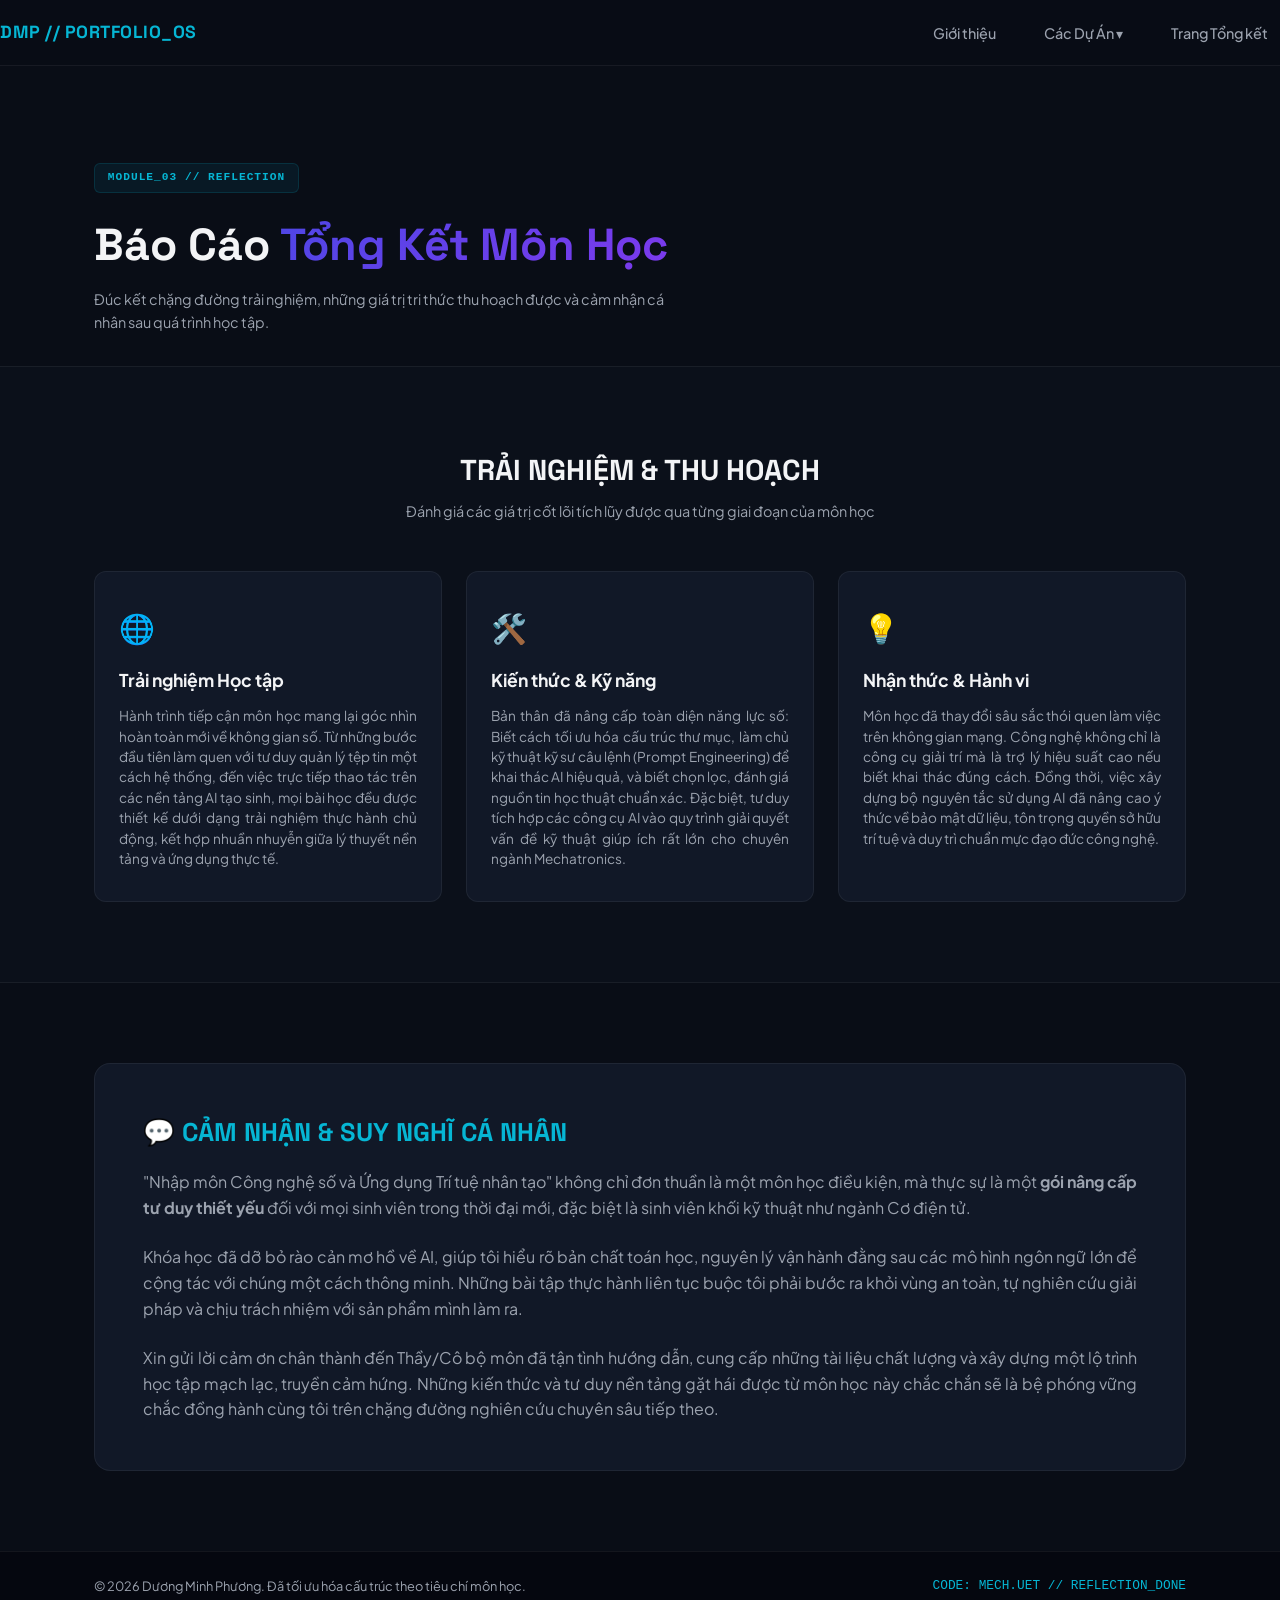
==== reflection.html @ 1ba87aa5 "v1" ====
<!DOCTYPE html>
<html lang="vi">
<head>
    <meta charset="UTF-8">
    <meta name="viewport" content="width=device-width, initial-scale=1.0">
    <title>Tổng Kết | Personal Portfolio</title>
    <link rel="stylesheet" href="assets/css/style.css">
    <link rel="preconnect" href="https://fonts.googleapis.com">
    <link rel="preconnect" href="https://fonts.gstatic.com" crossorigin>
    <link href="https://fonts.googleapis.com/css2?family=Plus+Jakarta+Sans:wght@400;500;600;700;800&family=Space+Grotesk:wght@500;700&display=swap" rel="stylesheet">
</head>
<body>

    <header class="navbar">
        <div class="nav-container">
            <div class="nav-logo">DMP // PORTFOLIO_OS</div>
            <nav>
                <ul class="nav-links">
                    <li><a href="index.html">Giới thiệu</a></li>
                    
                    <li class="dropdown">
                        <a href="#" class="dropdown-toggle">Các Dự Án ▾</a>
                        <ul class="dropdown-menu">
                            <li><a href="projects/bai1.html">Bài 1: Thao tác tệp tin</a></li>
                            <li><a href="projects/bai2.html">Bài 2: Tìm kiếm học thuật</a></li>
                            <li><a href="projects/bai3.html">Bài 3: Kỹ thuật Prompt</a></li>
                            <li><a href="projects/bai4.html">Bài 4: Hợp tác trực tuyến</a></li>
                            <li><a href="projects/bai5.html">Bài 5: AI sáng tạo nội dung</a></li>
                            <li><a href="projects/bai6.html">Bài 6: AI có trách nhiệm</a></li>
                        </ul>
                    </li>
                    
                    <li><a href="reflection.html">Trang Tổng kết</a></li>
                </ul>
            </nav>
        </div>
    </header>

    <main class="main-wrapper">
        <section class="hero-section fade-in" style="padding-bottom: 2rem;">
            <div class="container">
                <span class="badge">MODULE_03 // REFLECTION</span>
                <h1 style="font-family: 'Space Grotesk', sans-serif; font-size: 2.8rem; margin-bottom: 0.5rem;">
                    Báo Cáo <span class="gradient-text">Tổng Kết Môn Học</span>
                </h1>
                <p class="subtitle" style="max-width: 600px;">Đúc kết chặng đường trải nghiệm, những giá trị tri thức thu hoạch được và cảm nhận cá nhân sau quá trình học tập.</p>
            </div>
        </section>

        <section class="features-section">
            <div class="container">
                <div class="section-header fade-in">
                    <h2>TRẢI NGHIỆM & THU HOẠCH</h2>
                    <p class="subtitle">Đánh giá các giá trị cốt lõi tích lũy được qua từng giai đoạn của môn học</p>
                </div>
                <div class="features-grid">
                    
                    <div class="feature-card fade-in">
                        <div class="feature-icon">🌐</div>
                        <h3>Trải nghiệm Học tập</h3>
                        <p>Hành trình tiếp cận môn học mang lại góc nhìn hoàn toàn mới về không gian số. Từ những bước đầu tiên làm quen với tư duy quản lý tệp tin một cách hệ thống, đến việc trực tiếp thao tác trên các nền tảng AI tạo sinh, mọi bài học đều được thiết kế dưới dạng trải nghiệm thực hành chủ động, kết hợp nhuần nhuyễn giữa lý thuyết nền tảng và ứng dụng thực tế.</p>
                    </div>

                    <div class="feature-card fade-in">
                        <div class="feature-icon">🛠️</div>
                        <h3>Kiến thức & Kỹ năng</h3>
                        <p>Bản thân đã nâng cấp toàn diện năng lực số: Biết cách tối ưu hóa cấu trúc thư mục, làm chủ kỹ thuật kỹ sư câu lệnh (Prompt Engineering) để khai thác AI hiệu quả, và biết chọn lọc, đánh giá nguồn tin học thuật chuẩn xác. Đặc biệt, tư duy tích hợp các công cụ AI vào quy trình giải quyết vấn đề kỹ thuật giúp ích rất lớn cho chuyên ngành Mechatronics.</p>
                    </div>

                    <div class="feature-card fade-in">
                        <div class="feature-icon">💡</div>
                        <h3>Nhận thức & Hành vi</h3>
                        <p>Môn học đã thay đổi sâu sắc thói quen làm việc trên không gian mạng. Công nghệ không chỉ là công cụ giải trí mà là trợ lý hiệu suất cao nếu biết khai thác đúng cách. Đồng thời, việc xây dựng bộ nguyên tắc sử dụng AI đã nâng cao ý thức về bảo mật dữ liệu, tôn trọng quyền sở hữu trí tuệ và duy trì chuẩn mực đạo đức công nghệ.</p>
                    </div>

                </div>
            </div>
        </section>

        <section class="ecosystem-section fade-in">
            <div class="container">
                <div class="ecosystem-box" style="background: var(--bg-surface); max-width: 1140px;">
                    <h2>💬 CẢM NHẬN & SUY NGHĨ CÁ NHÂN</h2>
                    <p class="accent-text" style="color: var(--text-gray); font-weight: 400; text-align: justify; margin-bottom: 1.5rem;">
                        "Nhập môn Công nghệ số và Ứng dụng Trí tuệ nhân tạo" không chỉ đơn thuần là một môn học điều kiện, mà thực sự là một <strong>gói nâng cấp tư duy thiết yếu</strong> đối với mọi sinh viên trong thời đại mới, đặc biệt là sinh viên khối kỹ thuật như ngành Cơ điện tử.
                    </p>
                    <p class="accent-text" style="color: var(--text-gray); font-weight: 400; text-align: justify; margin-bottom: 1.5rem;">
                        Khóa học đã dỡ bỏ rào cản mơ hồ về AI, giúp tôi hiểu rõ bản chất toán học, nguyên lý vận hành đằng sau các mô hình ngôn ngữ lớn để cộng tác với chúng một cách thông minh. Những bài tập thực hành liên tục buộc tôi phải bước ra khỏi vùng an toàn, tự nghiên cứu giải pháp và chịu trách nhiệm với sản phẩm mình làm ra.
                    </p>
                    <p class="accent-text" style="color: var(--text-gray); font-weight: 400; text-align: justify; margin-bottom: 0;">
                        Xin gửi lời cảm ơn chân thành đến Thầy/Cô bộ môn đã tận tình hướng dẫn, cung cấp những tài liệu chất lượng và xây dựng một lộ trình học tập mạch lạc, truyền cảm hứng. Những kiến thức và tư duy nền tảng gặt hái được từ môn học này chắc chắn sẽ là bệ phóng vững chắc đồng hành cùng tôi trên chặng đường nghiên cứu chuyên sâu tiếp theo.
                    </p>
                </div>
            </div>
        </section>
    </main>

    <footer class="product-footer">
        <div class="container footer-content">
            <p>© 2026 Dương Minh Phương. Đã tối ưu hóa cấu trúc theo tiêu chí môn học.</p>
            <p class="serial">CODE: MECH.UET // REFLECTION_DONE</p>
        </div>
    </footer>

    <script src="assets/js/script.js"></script>
</body>
</html>
---- assets/css/style.css ----
:root {
    --bg-dark: #090d16;
    --bg-surface: #111827;
    --primary: #4f46e5;
    --primary-gradient: linear-gradient(135deg, #4f46e5 0%, #7c3aed 100%);
    --accent: #06b6d4;
    --text-white: #f3f4f6;
    --text-gray: #9ca3af;
    --border: rgba(255, 255, 255, 0.06);
}

* {
    margin: 0;
    padding: 0;
    box-sizing: border-box;
}

body {
    font-family: 'Plus Jakarta Sans', sans-serif;
    background-color: var(--bg-dark);
    color: var(--text-white);
    line-height: 1.6;
    overflow-x: hidden;
}

.container {
    max-width: 1140px;
    margin: 0 auto;
    padding: 0 1.5rem;
}

/* NAVBAR CỐ ĐỊNH */
.navbar {
    position: fixed;
    top: 0;
    left: 0;
    width: 100%;
    background-color: rgba(9, 13, 22, 0.8);
    backdrop-filter: blur(12px);
    border-bottom: 1px solid var(--border);
    z-index: 1000;
}

.nav-container {
    display: flex;
    justify-content: space-between;
    align-items: center;
    height: 65px;
}

.nav-logo {
    font-family: 'Space Grotesk', sans-serif;
    font-weight: 700;
    font-size: 1.1rem;
    color: var(--accent);
    letter-spacing: 0.5px;
}

.nav-links {
    display: flex;
    list-style: none;
    gap: 1.5rem;
}

.nav-links a {
    color: var(--text-gray);
    text-decoration: none;
    font-weight: 500;
    font-size: 0.9rem;
    padding: 0.5rem 0.75rem;
    transition: color 0.25s ease;
}

.nav-links a:hover, .nav-links a.active {
    color: var(--text-white);
    border-bottom: 2px solid var(--accent);
}

/* MAIN WRAPPER */
.main-wrapper {
    padding-top: 65px;
}

/* SECTION 1: HERO */
.hero-section {
    padding: 6rem 0;
}

.hero-grid {
    display: grid;
    grid-template-columns: 1.1fr 0.9fr;
    gap: 3rem;
    align-items: center;
}

.badge {
    display: inline-block;
    background: rgba(6, 182, 212, 0.08);
    color: var(--accent);
    padding: 0.3rem 0.8rem;
    border-radius: 6px;
    font-size: 0.7rem;
    font-family: monospace;
    font-weight: 700;
    letter-spacing: 1px;
    margin-bottom: 1rem;
    border: 1px solid rgba(6, 182, 212, 0.15);
}

.hero-text h1 {
    font-family: 'Space Grotesk', sans-serif;
    font-size: 2.8rem;
    line-height: 1.2;
    font-weight: 700;
    margin-bottom: 1.2rem;
}

.gradient-text {
    background: var(--primary-gradient);
    -webkit-background-clip: text;
    -webkit-text-fill-color: transparent;
}

.intro-box {
    margin-bottom: 2rem;
}

.hero-desc {
    color: var(--text-gray);
    font-size: 0.95rem;
    margin-bottom: 1rem;
    text-align: justify;
}

/* HIỆU ỨNG CHO NÚT BẤM (BUTTON) */
.btn {
    display: inline-block;
    padding: 0.75rem 1.5rem;
    border-radius: 6px;
    font-weight: 600;
    text-decoration: none;
    font-size: 0.9rem;
    transition: all 0.3s cubic-bezier(0.4, 0, 0.2, 1);
}

.btn-primary {
    background: var(--primary-gradient);
    color: var(--text-white);
    box-shadow: 0 4px 14px rgba(79, 70, 229, 0.2);
}

.btn-primary:hover {
    transform: translateY(-2px);
    box-shadow: 0 6px 20px rgba(79, 70, 229, 0.4);
    filter: brightness(1.1);
}

/* KHUNG ẢNH SẢN PHẨM PHÁT SÁNG */
.product-frame {
    position: relative;
    background: var(--bg-surface);
    border: 1px solid var(--border);
    padding: 0.75rem;
    border-radius: 16px;
    box-shadow: 0 10px 30px rgba(0,0,0,0.3);
    transition: border-color 0.4s ease, box-shadow 0.4s ease;
}

.product-frame:hover {
    border-color: rgba(6, 182, 212, 0.4);
    box-shadow: 0 0 25px rgba(6, 182, 212, 0.15);
}

.product-img {
    width: 100%;
    border-radius: 10px;
    display: block;
    filter: saturate(90%);
}

.spec-tag {
    position: absolute;
    bottom: 20px;
    left: 20px;
    background: rgba(0, 0, 0, 0.75);
    backdrop-filter: blur(4px);
    font-family: monospace;
    font-size: 0.75rem;
    padding: 4px 10px;
    border: 1px solid var(--accent);
    color: var(--accent);
    border-radius: 4px;
}

/* SECTION 2: ĐỊNH HƯỚNG CÁ NHÂN */
.features-section {
    padding: 5rem 0;
    background: rgba(17, 24, 39, 0.3);
    border-top: 1px solid var(--border);
    border-bottom: 1px solid var(--border);
}

.section-header {
    text-align: center;
    margin-bottom: 3rem;
}

.section-header h2 {
    font-family: 'Space Grotesk', sans-serif;
    font-size: 1.8rem;
    margin-bottom: 0.4rem;
}

.subtitle {
    color: var(--text-gray);
    font-size: 0.9rem;
}

.features-grid {
    display: grid;
    grid-template-columns: repeat(3, 1fr);
    gap: 1.5rem;
}

/* HIỆU ỨNG DI CHUỘT LÊN CÁC THẺ CARD */
.feature-card {
    background: var(--bg-surface);
    border: 1px solid var(--border);
    padding: 2rem 1.5rem;
    border-radius: 12px;
    transition: transform 0.3s cubic-bezier(0.4, 0, 0.2, 1), border-color 0.3s ease;
}

.feature-card:hover {
    transform: translateY(-4px);
    border-color: var(--primary);
}

.feature-icon {
    font-size: 1.8rem;
    margin-bottom: 1rem;
}

.feature-card h3 {
    font-size: 1.1rem;
    margin-bottom: 0.75rem;
    color: var(--text-white);
}

.feature-card p {
    color: var(--text-gray);
    font-size: 0.85rem;
    line-height: 1.5;
    text-align: justify;
}

/* SECTION 3: MỤC TIÊU PORTFOLIO */
.ecosystem-section {
    padding: 5rem 0;
}

.ecosystem-box {
    background: linear-gradient(135deg, #111827 0%, #090d16 100%);
    border: 1px solid var(--border);
    border-radius: 16px;
    padding: 3rem;
    max-width: 900px;
    margin: 0 auto;
}

.ecosystem-box h2 {
    font-family: 'Space Grotesk', sans-serif;
    font-size: 1.6rem;
    margin-bottom: 1rem;
    color: var(--accent);
}

.accent-text {
    color: var(--text-white);
    font-weight: 500;
    margin-bottom: 1.2rem;
}

.eco-list {
    list-style: none;
}

.eco-list li {
    position: relative;
    padding-left: 1.5rem;
    margin-bottom: 0.8rem;
    font-size: 0.9rem;
    color: var(--text-gray);
}

.eco-list li::before {
    content: "▹";
    position: absolute;
    left: 0;
    color: var(--accent);
    font-weight: bold;
}

.eco-list li strong {
    color: var(--text-white);
}

/* FOOTER */
.product-footer {
    border-top: 1px solid var(--border);
    padding: 1.5rem 0;
    background: #05070f;
    color: var(--text-gray);
    font-size: 0.8rem;
}

.footer-content {
    display: flex;
    justify-content: space-between;
}

.serial {
    font-family: monospace;
    color: var(--accent);
}

/* HIỆU ỨNG TRƯỢT XUẤT HIỆN KHI TẢI TRANG (FADE-IN EFFECT) */
.fade-in {
    opacity: 0;
    transform: translateY(15px);
    animation: fadeInUp 0.8s cubic-bezier(0.4, 0, 0.2, 1) forwards;
}

@keyframes fadeInUp {
    to {
        opacity: 1;
        transform: translateY(0);
    }
}

/* Tối ưu thời gian chuyển động trễ (delay) cho từng cấu thành để tạo nhịp điệu mượt mà */
.features-grid .feature-card:nth-child(1) { animation-delay: 0.1s; }
.features-grid .feature-card:nth-child(2) { animation-delay: 0.2s; }
.features-grid .feature-card:nth-child(3) { animation-delay: 0.3s; }

/* RESPONSIVE */
@media (max-width: 768px) {
    .hero-grid, .features-grid {
        grid-template-columns: 1fr;
        gap: 2rem;
    }
    .hero-text { text-align: center; }
    .hero-btns { justify-content: center; }
    .footer-content { flex-direction: column; align-items: center; gap: 0.5rem; }
}

/* ==========================================
   CẤU HÌNH HIỆU ỨNG MENU THẢ XUỐNG (DROPDOWN)
   ========================================== */
.dropdown {
    position: relative;
}

.dropdown-menu {
    position: absolute;
    top: 100%;
    left: 50%;
    transform: translateX(-50%) translateY(10px);
    background-color: var(--bg-surface);
    border: 1px solid var(--border);
    border-radius: 8px;
    list-style: none;
    width: 240px;
    padding: 0.5rem 0;
    opacity: 0;
    pointer-events: none;
    transition: all 0.3s cubic-bezier(0.4, 0, 0.2, 1);
    box-shadow: 0 10px 25px rgba(0, 0, 0, 0.5);
}

.dropdown-menu li {
    width: 100%;
}

.dropdown-menu a {
    display: block;
    padding: 0.6rem 1.2rem;
    color: var(--text-gray);
    text-decoration: none;
    font-size: 0.85rem;
    border-bottom: none !important;
    transition: background 0.2s ease, color 0.2s ease;
}

.dropdown-menu a:hover {
    background-color: rgba(255, 255, 255, 0.03);
    color: var(--accent);
}

/* Kích hoạt hiển thị mượt mà khi di chuột qua mục Các Dự Án */
.dropdown:hover .dropdown-menu {
    opacity: 1;
    pointer-events: auto;
    transform: translateX(-50%) translateY(0);
}

.dropdown-toggle {
    cursor: default;
}
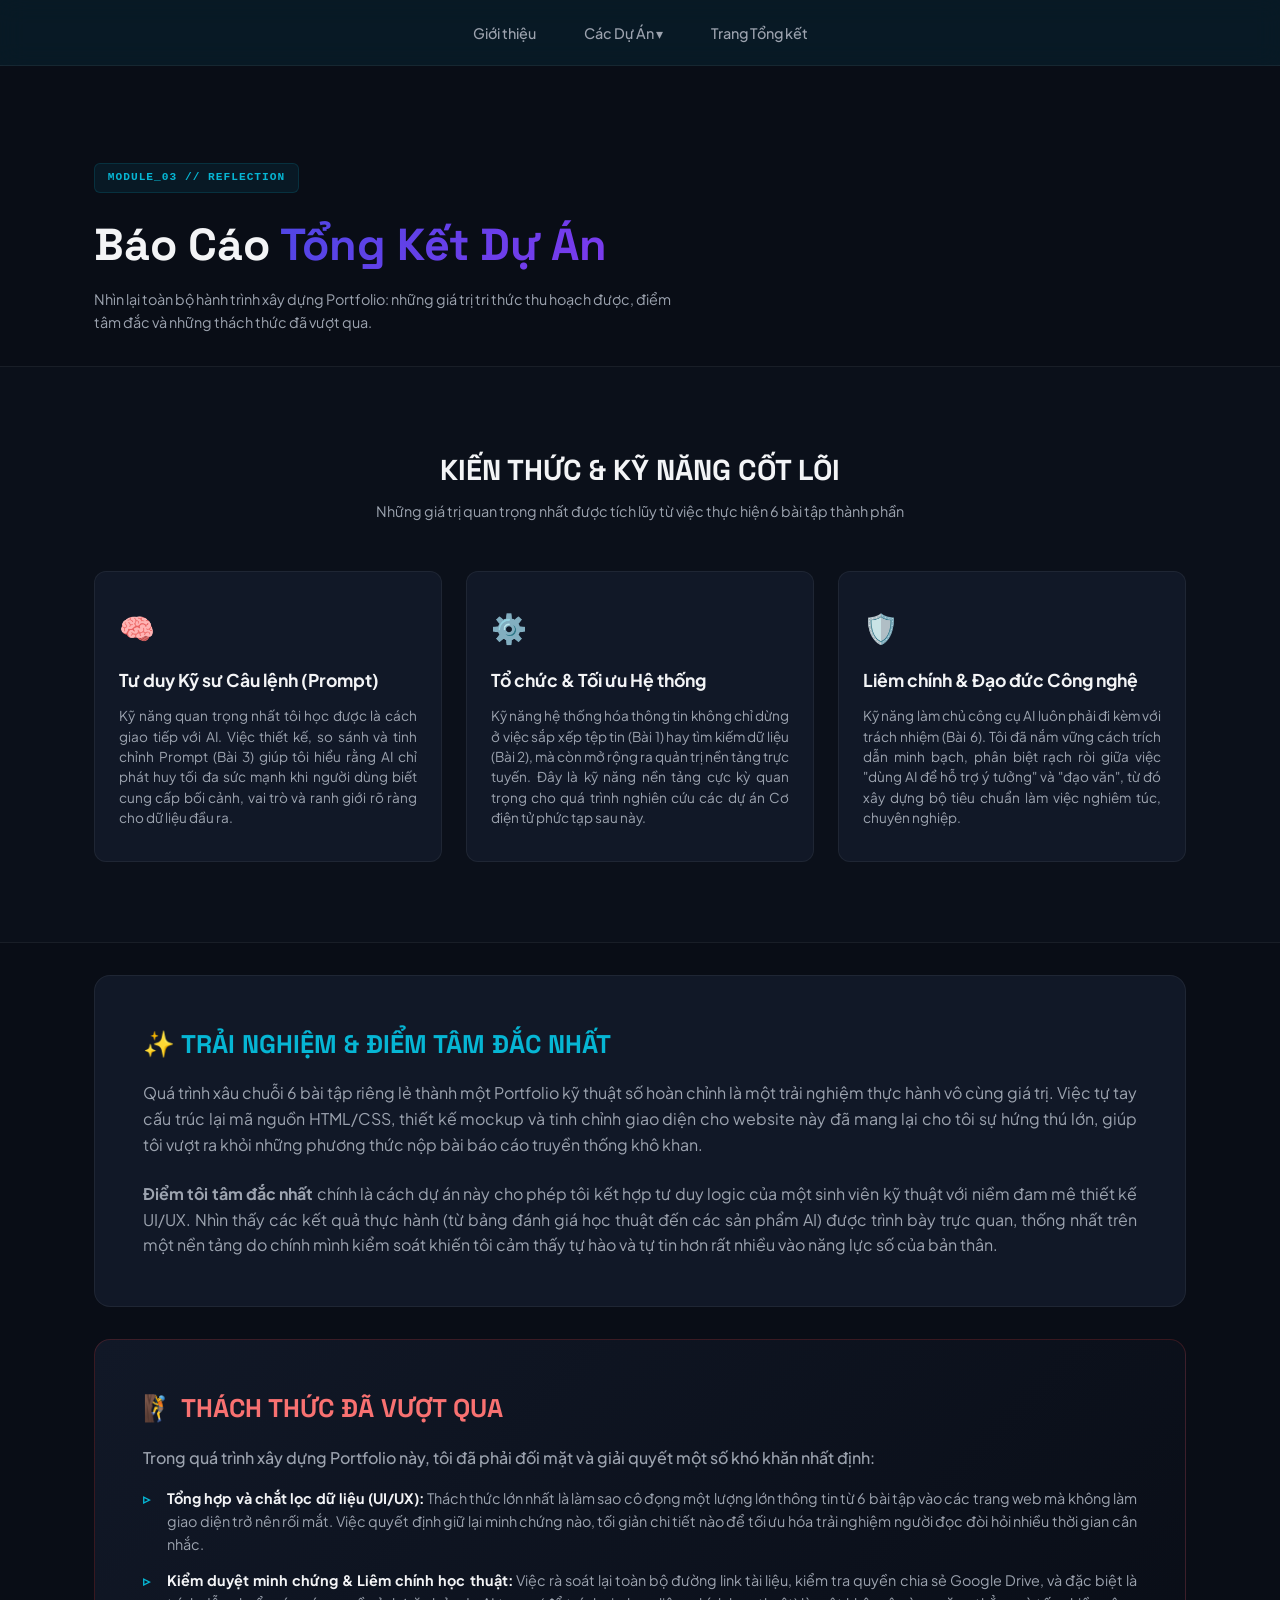
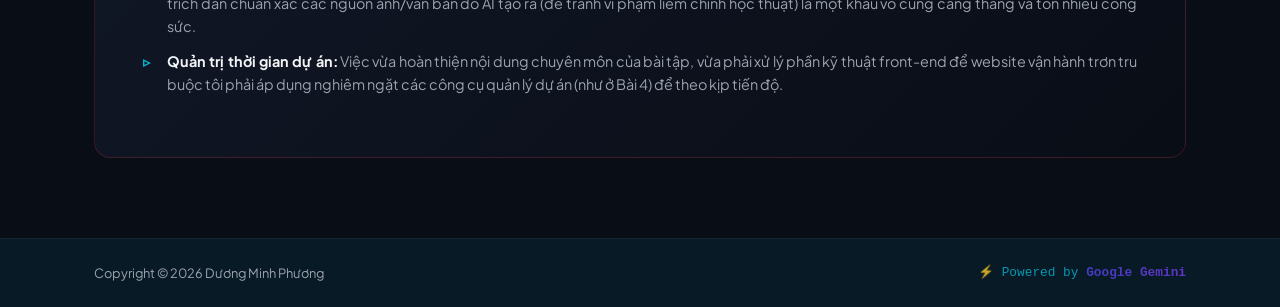
==== commit 9528f737: "final" ====
--- a/reflection.html
+++ b/reflection.html
@@ -10,10 +10,8 @@
     <link href="https://fonts.googleapis.com/css2?family=Plus+Jakarta+Sans:wght@400;500;600;700;800&family=Space+Grotesk:wght@500;700&display=swap" rel="stylesheet">
 </head>
 <body>
-
     <header class="navbar">
         <div class="nav-container">
-            <div class="nav-logo">DMP // PORTFOLIO_OS</div>
             <nav>
                 <ul class="nav-links">
                     <li><a href="index.html">Giới thiệu</a></li>
@@ -41,64 +39,75 @@
             <div class="container">
                 <span class="badge">MODULE_03 // REFLECTION</span>
                 <h1 style="font-family: 'Space Grotesk', sans-serif; font-size: 2.8rem; margin-bottom: 0.5rem;">
-                    Báo Cáo <span class="gradient-text">Tổng Kết Môn Học</span>
+                    Báo Cáo <span class="gradient-text">Tổng Kết Dự Án</span>
                 </h1>
-                <p class="subtitle" style="max-width: 600px;">Đúc kết chặng đường trải nghiệm, những giá trị tri thức thu hoạch được và cảm nhận cá nhân sau quá trình học tập.</p>
+                <p class="subtitle" style="max-width: 600px;">Nhìn lại toàn bộ hành trình xây dựng Portfolio: những giá trị tri thức thu hoạch được, điểm tâm đắc và những thách thức đã vượt qua.</p>
             </div>
         </section>
 
         <section class="features-section">
             <div class="container">
                 <div class="section-header fade-in">
-                    <h2>TRẢI NGHIỆM & THU HOẠCH</h2>
-                    <p class="subtitle">Đánh giá các giá trị cốt lõi tích lũy được qua từng giai đoạn của môn học</p>
+                    <h2>KIẾN THỨC & KỸ NĂNG CỐT LÕI</h2>
+                    <p class="subtitle">Những giá trị quan trọng nhất được tích lũy từ việc thực hiện 6 bài tập thành phần</p>
                 </div>
                 <div class="features-grid">
                     
                     <div class="feature-card fade-in">
-                        <div class="feature-icon">🌐</div>
-                        <h3>Trải nghiệm Học tập</h3>
-                        <p>Hành trình tiếp cận môn học mang lại góc nhìn hoàn toàn mới về không gian số. Từ những bước đầu tiên làm quen với tư duy quản lý tệp tin một cách hệ thống, đến việc trực tiếp thao tác trên các nền tảng AI tạo sinh, mọi bài học đều được thiết kế dưới dạng trải nghiệm thực hành chủ động, kết hợp nhuần nhuyễn giữa lý thuyết nền tảng và ứng dụng thực tế.</p>
+                        <div class="feature-icon">🧠</div>
+                        <h3>Tư duy Kỹ sư Câu lệnh (Prompt)</h3>
+                        <p>Kỹ năng quan trọng nhất tôi học được là cách giao tiếp với AI. Việc thiết kế, so sánh và tinh chỉnh Prompt (Bài 3) giúp tôi hiểu rằng AI chỉ phát huy tối đa sức mạnh khi người dùng biết cung cấp bối cảnh, vai trò và ranh giới rõ ràng cho dữ liệu đầu ra.</p>
                     </div>
 
                     <div class="feature-card fade-in">
-                        <div class="feature-icon">🛠️</div>
-                        <h3>Kiến thức & Kỹ năng</h3>
-                        <p>Bản thân đã nâng cấp toàn diện năng lực số: Biết cách tối ưu hóa cấu trúc thư mục, làm chủ kỹ thuật kỹ sư câu lệnh (Prompt Engineering) để khai thác AI hiệu quả, và biết chọn lọc, đánh giá nguồn tin học thuật chuẩn xác. Đặc biệt, tư duy tích hợp các công cụ AI vào quy trình giải quyết vấn đề kỹ thuật giúp ích rất lớn cho chuyên ngành Mechatronics.</p>
+                        <div class="feature-icon">⚙️</div>
+                        <h3>Tổ chức & Tối ưu Hệ thống</h3>
+                        <p>Kỹ năng hệ thống hóa thông tin không chỉ dừng ở việc sắp xếp tệp tin (Bài 1) hay tìm kiếm dữ liệu (Bài 2), mà còn mở rộng ra quản trị nền tảng trực tuyến. Đây là kỹ năng nền tảng cực kỳ quan trọng cho quá trình nghiên cứu các dự án Cơ điện tử phức tạp sau này.</p>
                     </div>
 
                     <div class="feature-card fade-in">
-                        <div class="feature-icon">💡</div>
-                        <h3>Nhận thức & Hành vi</h3>
-                        <p>Môn học đã thay đổi sâu sắc thói quen làm việc trên không gian mạng. Công nghệ không chỉ là công cụ giải trí mà là trợ lý hiệu suất cao nếu biết khai thác đúng cách. Đồng thời, việc xây dựng bộ nguyên tắc sử dụng AI đã nâng cao ý thức về bảo mật dữ liệu, tôn trọng quyền sở hữu trí tuệ và duy trì chuẩn mực đạo đức công nghệ.</p>
+                        <div class="feature-icon">🛡️</div>
+                        <h3>Liêm chính & Đạo đức Công nghệ</h3>
+                        <p>Kỹ năng làm chủ công cụ AI luôn phải đi kèm với trách nhiệm (Bài 6). Tôi đã nắm vững cách trích dẫn minh bạch, phân biệt rạch ròi giữa việc "dùng AI để hỗ trợ ý tưởng" và "đạo văn", từ đó xây dựng bộ tiêu chuẩn làm việc nghiêm túc, chuyên nghiệp.</p>
                     </div>
 
                 </div>
             </div>
         </section>
 
-        <section class="ecosystem-section fade-in">
+        <section class="ecosystem-section fade-in" style="padding-top: 2rem;">
             <div class="container">
-                <div class="ecosystem-box" style="background: var(--bg-surface); max-width: 1140px;">
-                    <h2>💬 CẢM NHẬN & SUY NGHĨ CÁ NHÂN</h2>
+                
+                <div class="ecosystem-box" style="background: var(--bg-surface); max-width: 1140px; margin-bottom: 2rem;">
+                    <h2>✨ TRẢI NGHIỆM & ĐIỂM TÂM ĐẮC NHẤT</h2>
                     <p class="accent-text" style="color: var(--text-gray); font-weight: 400; text-align: justify; margin-bottom: 1.5rem;">
-                        "Nhập môn Công nghệ số và Ứng dụng Trí tuệ nhân tạo" không chỉ đơn thuần là một môn học điều kiện, mà thực sự là một <strong>gói nâng cấp tư duy thiết yếu</strong> đối với mọi sinh viên trong thời đại mới, đặc biệt là sinh viên khối kỹ thuật như ngành Cơ điện tử.
-                    </p>
-                    <p class="accent-text" style="color: var(--text-gray); font-weight: 400; text-align: justify; margin-bottom: 1.5rem;">
-                        Khóa học đã dỡ bỏ rào cản mơ hồ về AI, giúp tôi hiểu rõ bản chất toán học, nguyên lý vận hành đằng sau các mô hình ngôn ngữ lớn để cộng tác với chúng một cách thông minh. Những bài tập thực hành liên tục buộc tôi phải bước ra khỏi vùng an toàn, tự nghiên cứu giải pháp và chịu trách nhiệm với sản phẩm mình làm ra.
+                        Quá trình xâu chuỗi 6 bài tập riêng lẻ thành một Portfolio kỹ thuật số hoàn chỉnh là một trải nghiệm thực hành vô cùng giá trị. Việc tự tay cấu trúc lại mã nguồn HTML/CSS, thiết kế mockup và tinh chỉnh giao diện cho website này đã mang lại cho tôi sự hứng thú lớn, giúp tôi vượt ra khỏi những phương thức nộp bài báo cáo truyền thống khô khan.
                     </p>
                     <p class="accent-text" style="color: var(--text-gray); font-weight: 400; text-align: justify; margin-bottom: 0;">
-                        Xin gửi lời cảm ơn chân thành đến Thầy/Cô bộ môn đã tận tình hướng dẫn, cung cấp những tài liệu chất lượng và xây dựng một lộ trình học tập mạch lạc, truyền cảm hứng. Những kiến thức và tư duy nền tảng gặt hái được từ môn học này chắc chắn sẽ là bệ phóng vững chắc đồng hành cùng tôi trên chặng đường nghiên cứu chuyên sâu tiếp theo.
+                        <strong>Điểm tôi tâm đắc nhất</strong> chính là cách dự án này cho phép tôi kết hợp tư duy logic của một sinh viên kỹ thuật với niềm đam mê thiết kế UI/UX. Nhìn thấy các kết quả thực hành (từ bảng đánh giá học thuật đến các sản phẩm AI) được trình bày trực quan, thống nhất trên một nền tảng do chính mình kiểm soát khiến tôi cảm thấy tự hào và tự tin hơn rất nhiều vào năng lực số của bản thân.
                     </p>
                 </div>
+
+                <div class="ecosystem-box" style="background: linear-gradient(135deg, #111827 0%, #090d16 100%); max-width: 1140px; border-color: rgba(239, 68, 68, 0.2);">
+                    <h2 style="color: #f87171;">🧗 THÁCH THỨC ĐÃ VƯỢT QUA</h2>
+                    <p class="accent-text" style="color: var(--text-gray); margin-bottom: 1rem;">Trong quá trình xây dựng Portfolio này, tôi đã phải đối mặt và giải quyết một số khó khăn nhất định:</p>
+                    <ul class="eco-list">
+                        <li style="text-align: justify;"><strong>Tổng hợp và chắt lọc dữ liệu (UI/UX):</strong> Thách thức lớn nhất là làm sao cô đọng một lượng lớn thông tin từ 6 bài tập vào các trang web mà không làm giao diện trở nên rối mắt. Việc quyết định giữ lại minh chứng nào, tối giản chi tiết nào để tối ưu hóa trải nghiệm người đọc đòi hỏi nhiều thời gian cân nhắc.</li>
+                        <li style="text-align: justify;"><strong>Kiểm duyệt minh chứng & Liêm chính học thuật:</strong> Việc rà soát lại toàn bộ đường link tài liệu, kiểm tra quyền chia sẻ Google Drive, và đặc biệt là trích dẫn chuẩn xác các nguồn ảnh/văn bản do AI tạo ra (để tránh vi phạm liêm chính học thuật) là một khâu vô cùng căng thẳng và tốn nhiều công sức.</li>
+                        <li style="text-align: justify;"><strong>Quản trị thời gian dự án:</strong> Việc vừa hoàn thiện nội dung chuyên môn của bài tập, vừa phải xử lý phần kỹ thuật front-end để website vận hành trơn tru buộc tôi phải áp dụng nghiêm ngặt các công cụ quản lý dự án (như ở Bài 4) để theo kịp tiến độ.</li>
+                    </ul>
+                </div>
+
             </div>
         </section>
     </main>
 
     <footer class="product-footer">
-        <div class="container footer-content">
-            <p>© 2026 Dương Minh Phương. Đã tối ưu hóa cấu trúc theo tiêu chí môn học.</p>
-            <p class="serial">CODE: MECH.UET // REFLECTION_DONE</p>
+        <div class="container footer-content" style="display: flex; justify-content: space-between; align-items: center; gap: 1rem; flex-wrap: wrap;">
+            <p style="margin: 0;">Copyright © 2026 Dương Minh Phương</p>
+            <p class="serial" style="margin: 0; font-size: 0.8rem; opacity: 0.8;">
+                ⚡ Powered by <span class="gradient-text" style="font-weight: 600;">Google Gemini</span>
+            </p>
         </div>
     </footer>
 
--- a/assets/css/style.css
+++ b/assets/css/style.css
@@ -35,7 +35,7 @@
     top: 0;
     left: 0;
     width: 100%;
-    background-color: rgba(9, 13, 22, 0.8);
+    background-color: rgba(6, 182, 212, 0.08);
     backdrop-filter: blur(12px);
     border-bottom: 1px solid var(--border);
     z-index: 1000;
@@ -43,17 +43,9 @@
 
 .nav-container {
     display: flex;
-    justify-content: space-between;
+    justify-content: center;
     align-items: center;
     height: 65px;
-}
-
-.nav-logo {
-    font-family: 'Space Grotesk', sans-serif;
-    font-weight: 700;
-    font-size: 1.1rem;
-    color: var(--accent);
-    letter-spacing: 0.5px;
 }
 
 .nav-links {
@@ -68,12 +60,13 @@
     font-weight: 500;
     font-size: 0.9rem;
     padding: 0.5rem 0.75rem;
-    transition: color 0.25s ease;
+    border-bottom: 2px solid transparent; 
+    transition: color 0.25s ease, border-color 0.25s ease;
 }
 
 .nav-links a:hover, .nav-links a.active {
     color: var(--text-white);
-    border-bottom: 2px solid var(--accent);
+    border-bottom-color: var(--accent);
 }
 
 /* MAIN WRAPPER */
@@ -309,14 +302,14 @@
 .product-footer {
     border-top: 1px solid var(--border);
     padding: 1.5rem 0;
-    background: #05070f;
+    background: rgba(6, 182, 212, 0.08);
     color: var(--text-gray);
     font-size: 0.8rem;
 }
 
 .footer-content {
     display: flex;
-    justify-content: space-between;
+    justify-content: center;
 }
 
 .serial {
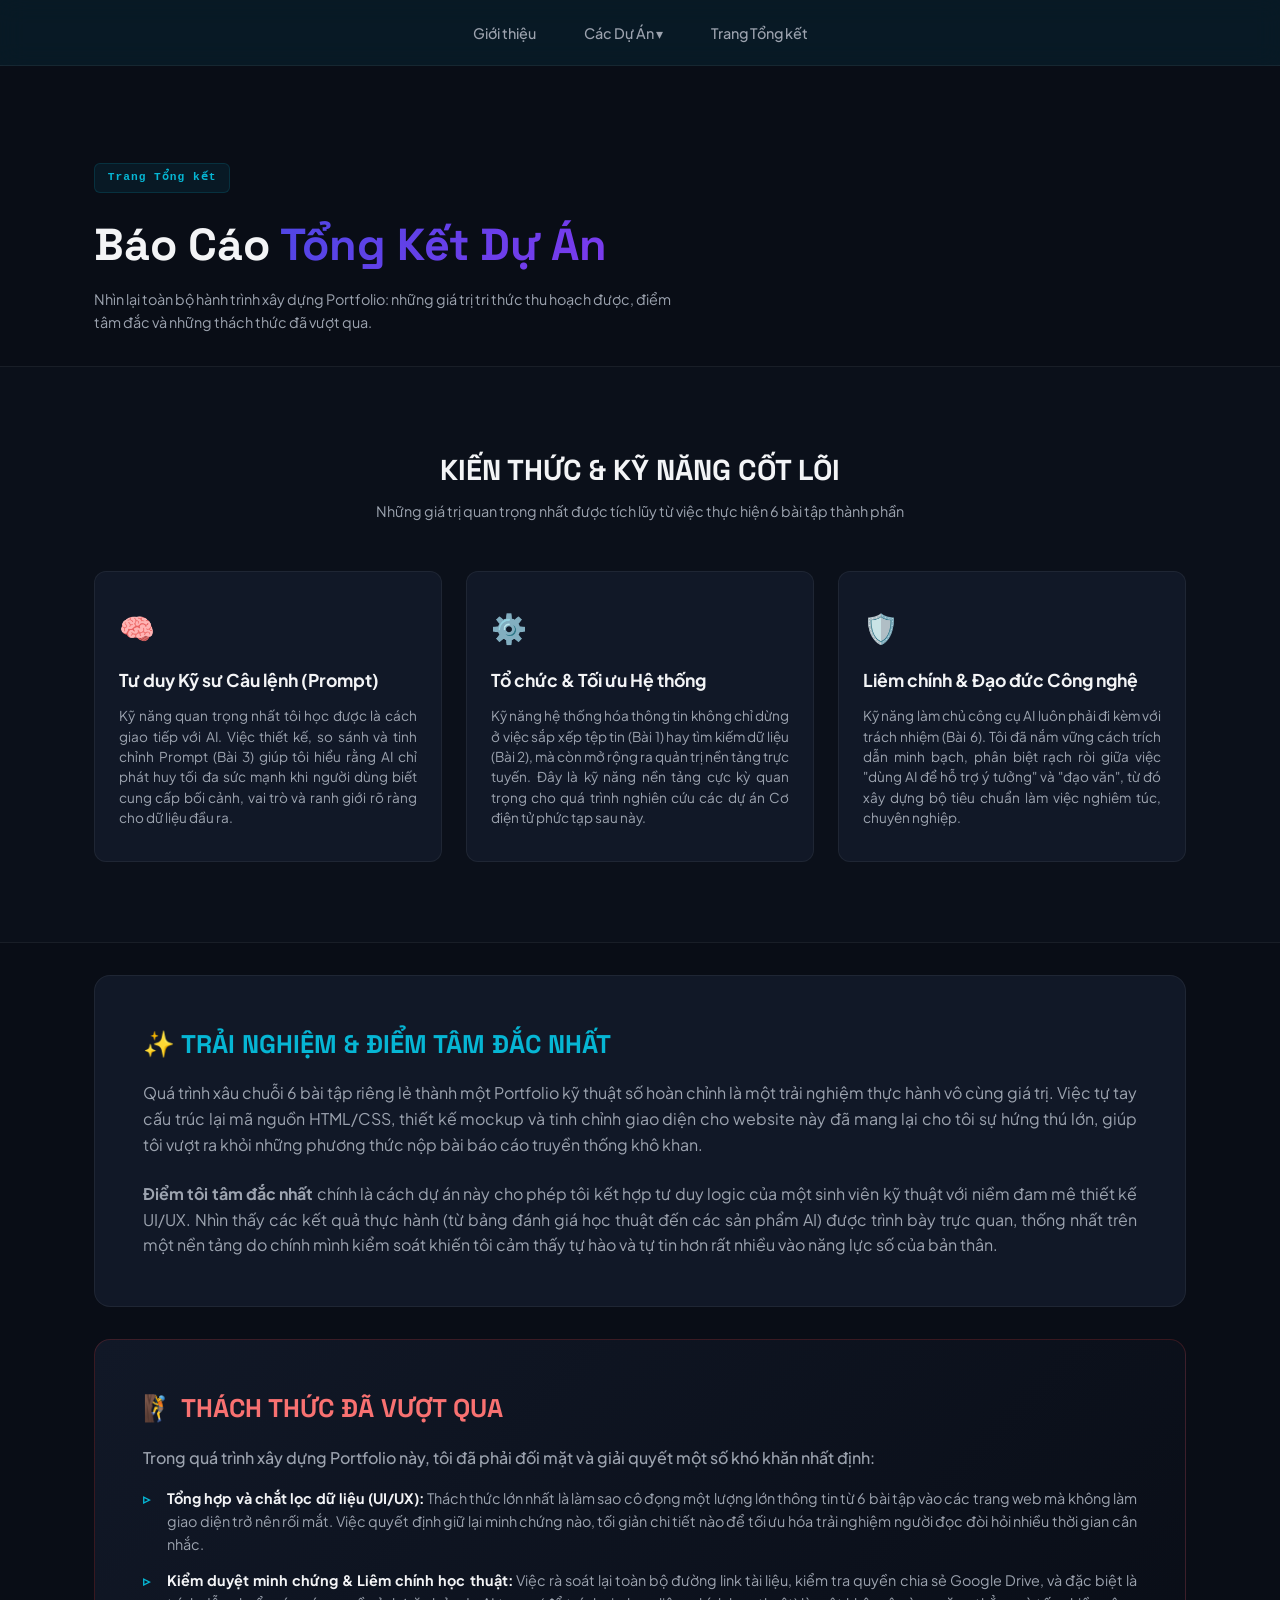
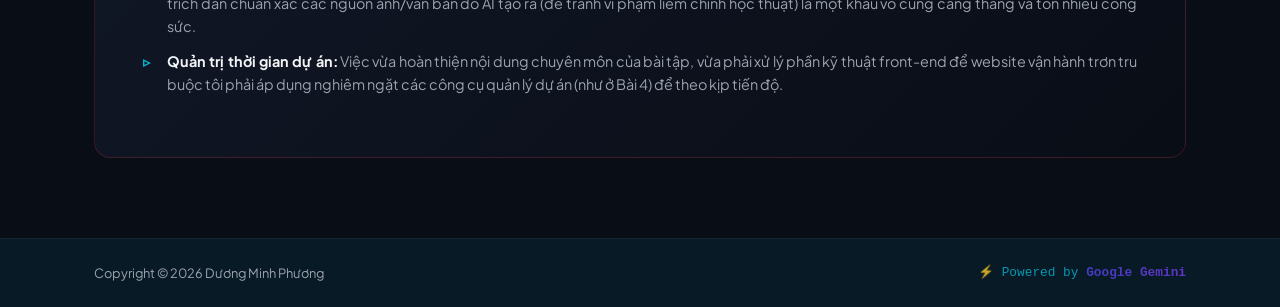
==== commit 955a7098: "final fix" ====
--- a/reflection.html
+++ b/reflection.html
@@ -19,12 +19,12 @@
                     <li class="dropdown">
                         <a href="#" class="dropdown-toggle">Các Dự Án ▾</a>
                         <ul class="dropdown-menu">
-                            <li><a href="projects/bai1.html">Bài 1: Thao tác tệp tin</a></li>
-                            <li><a href="projects/bai2.html">Bài 2: Tìm kiếm học thuật</a></li>
-                            <li><a href="projects/bai3.html">Bài 3: Kỹ thuật Prompt</a></li>
-                            <li><a href="projects/bai4.html">Bài 4: Hợp tác trực tuyến</a></li>
-                            <li><a href="projects/bai5.html">Bài 5: AI sáng tạo nội dung</a></li>
-                            <li><a href="projects/bai6.html">Bài 6: AI có trách nhiệm</a></li>
+                            <li><a href="projects/bai1.html">Bài 1: Thao tác cơ bản với tệp tin và thư mục</a></li>
+                            <li><a href="projects/bai2.html">Bài 2: Tìm kiếm và đánh giá thông tin học thuật</a></li>
+                            <li><a href="projects/bai3.html">Bài 3: Viết Prompt hiệu quả cho các tác vụ học tập</a></li>
+                            <li><a href="projects/bai4.html">Bài 4: Sử dụng công cụ hợp tác trực tuyến cho dự án nhóm</a></li>
+                            <li><a href="projects/bai5.html">Bài 5: Sử dụng AI tạo sinh để hỗ trợ sáng tạo nội dung</a></li>
+                            <li><a href="projects/bai6.html">Bài 6: Sử dụng AI có trách nhiệm trong học tập và nghiên cứu</a></li>
                         </ul>
                     </li>
                     
@@ -37,7 +37,7 @@
     <main class="main-wrapper">
         <section class="hero-section fade-in" style="padding-bottom: 2rem;">
             <div class="container">
-                <span class="badge">MODULE_03 // REFLECTION</span>
+                <span class="badge">Trang Tổng kết</span>
                 <h1 style="font-family: 'Space Grotesk', sans-serif; font-size: 2.8rem; margin-bottom: 0.5rem;">
                     Báo Cáo <span class="gradient-text">Tổng Kết Dự Án</span>
                 </h1>
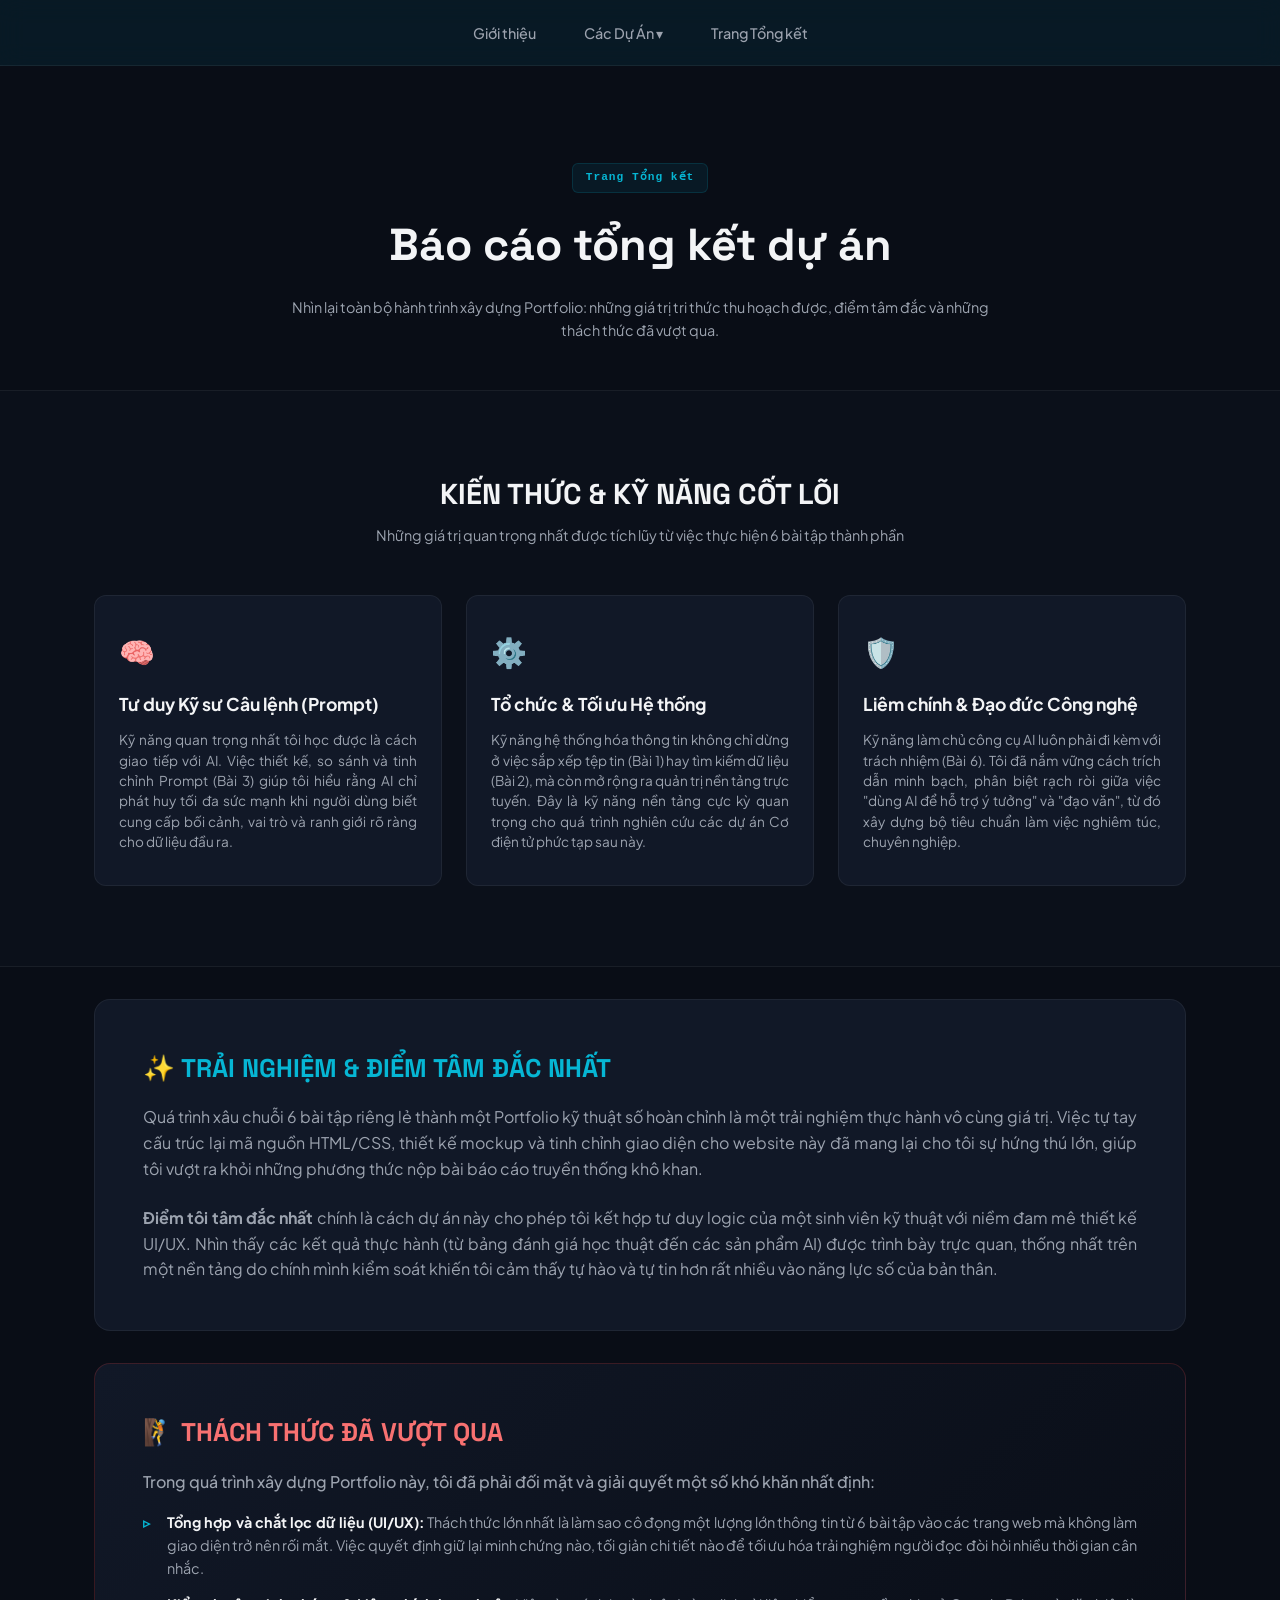
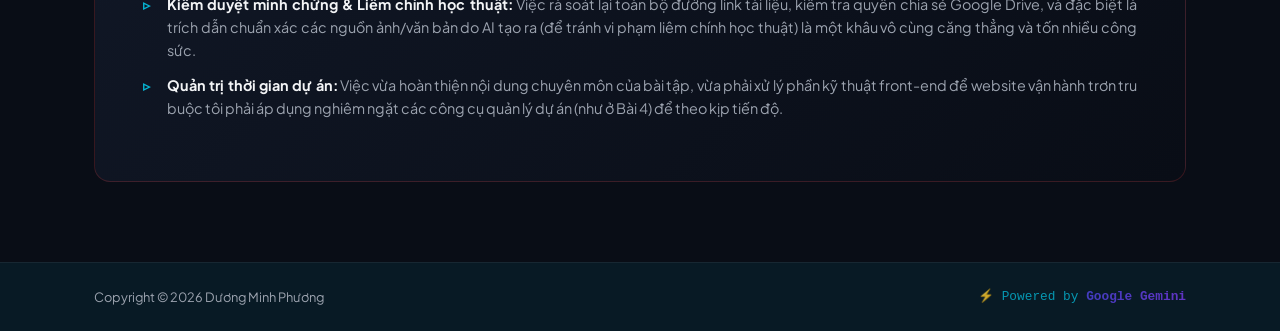
==== commit f57ae79b: "final final" ====
--- a/reflection.html
+++ b/reflection.html
@@ -35,13 +35,13 @@
     </header>
 
     <main class="main-wrapper">
-        <section class="hero-section fade-in" style="padding-bottom: 2rem;">
-            <div class="container">
+        <section class="hero-section fade-in" style="padding-bottom: 3rem;">
+            <div class="container text-center" style="text-align: center;">
                 <span class="badge">Trang Tổng kết</span>
-                <h1 style="font-family: 'Space Grotesk', sans-serif; font-size: 2.8rem; margin-bottom: 0.5rem;">
-                    Báo Cáo <span class="gradient-text">Tổng Kết Dự Án</span>
+                <h1 style="font-family: 'Space Grotesk', sans-serif; font-size: 2.8rem; margin-bottom: 1rem;">
+                    Báo cáo tổng kết dự án
                 </h1>
-                <p class="subtitle" style="max-width: 600px;">Nhìn lại toàn bộ hành trình xây dựng Portfolio: những giá trị tri thức thu hoạch được, điểm tâm đắc và những thách thức đã vượt qua.</p>
+                <p class="subtitle" style="max-width: 700px; margin: 0 auto;">Nhìn lại toàn bộ hành trình xây dựng Portfolio: những giá trị tri thức thu hoạch được, điểm tâm đắc và những thách thức đã vượt qua.</p>
             </div>
         </section>
 
